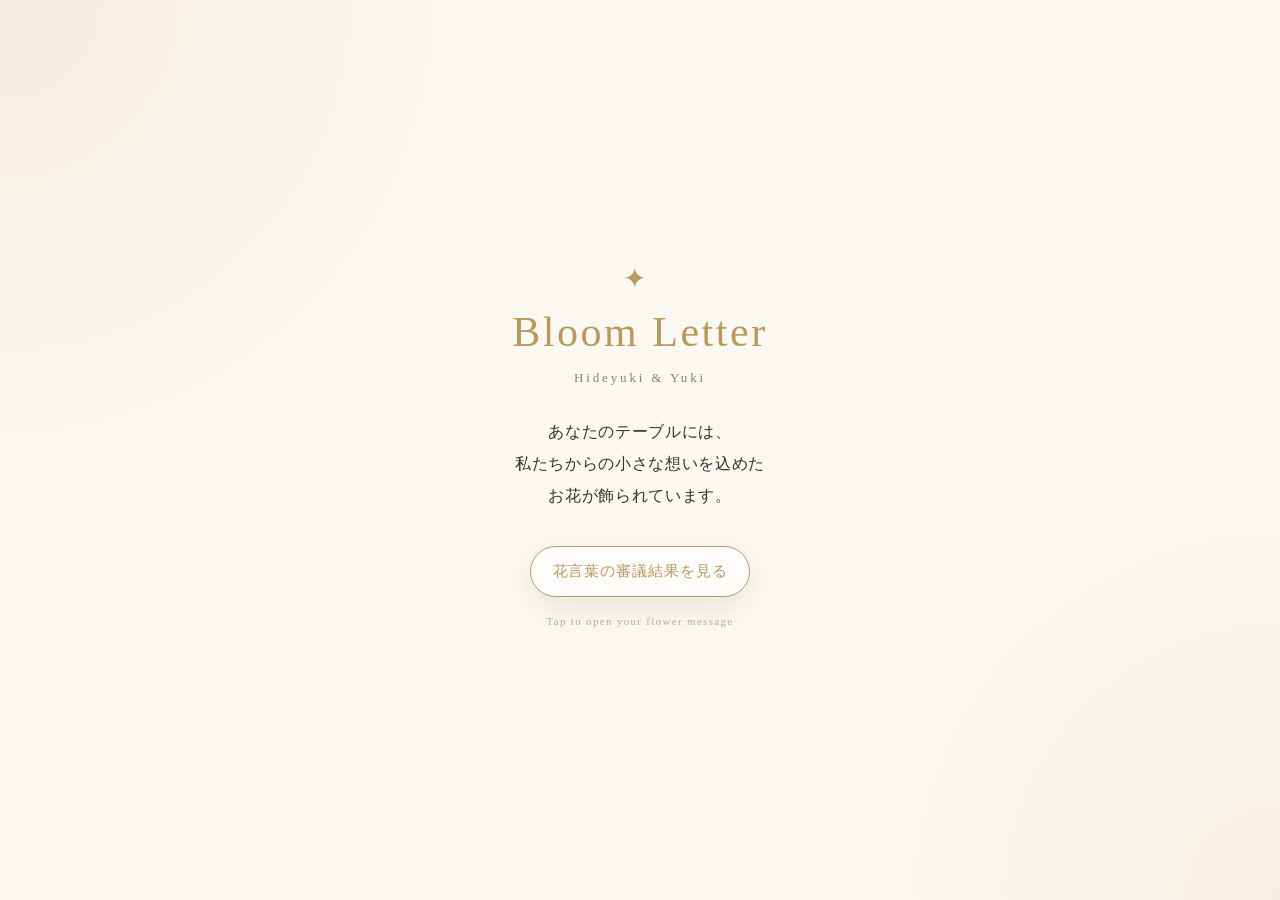
==== bloom-letter/index.html @ 8039840d "Add files via upload" ====
<!DOCTYPE html>
<html lang="ja">
<head>
  <meta charset="UTF-8" />
  <meta name="viewport" content="width=device-width, initial-scale=1.0" />
  <title>Bloom Letter</title>
  <link rel="stylesheet" href="style.css" />
</head>
<body>
  <main class="page">
    <section id="intro" class="intro">
      <div class="ornament">✦</div>
      <h1>Bloom Letter</h1>
      <p class="names">Hideyuki &amp; Yuki</p>
      <p class="lead">
        あなたのテーブルには、<br>
        私たちからの小さな想いを込めた<br>
        お花が飾られています。
      </p>
      <button id="openBtn" class="button">花言葉の審議結果を見る</button>
      <p class="hint">Tap to open your flower message</p>
    </section>

    <section id="result" class="result hidden">
      <div class="card-wrap">
        <img id="flowerImage" class="flower-image" src="" alt="Bloom Letter 花言葉カード" />
      </div>
      <p class="thanks">ご覧いただきありがとうございました。</p>
    </section>
  </main>

  <script src="script.js"></script>
</body>
</html>
---- bloom-letter/style.css ----
@charset "UTF-8";

:root {
  --bg: #fbf8f2;
  --gold: #b89a5e;
  --gold-light: #dac899;
  --text: #38322a;
  --soft: #8b8175;
  --white: #ffffff;
}

* {
  box-sizing: border-box;
}

html, body {
  margin: 0;
  min-height: 100%;
  font-family: "Hiragino Mincho ProN", "Yu Mincho", "YuMincho", "Noto Serif JP", serif;
  background:
    radial-gradient(circle at top left, rgba(218, 200, 153, 0.22), transparent 32%),
    radial-gradient(circle at bottom right, rgba(218, 200, 153, 0.18), transparent 28%),
    var(--bg);
  color: var(--text);
}

.page {
  width: 100%;
  min-height: 100vh;
  padding: 28px 18px;
  display: flex;
  align-items: center;
  justify-content: center;
}

.intro,
.result {
  width: min(92vw, 420px);
  text-align: center;
  animation: fadeUp 1.2s ease both;
}

.ornament {
  color: var(--gold);
  font-size: 28px;
  margin-bottom: 14px;
  letter-spacing: 12px;
}

h1 {
  margin: 0;
  font-size: 42px;
  line-height: 1.1;
  letter-spacing: 0.06em;
  color: var(--gold);
  font-weight: 500;
}

.names {
  margin: 14px 0 30px;
  font-size: 13px;
  letter-spacing: 0.22em;
  color: var(--soft);
  font-family: Georgia, "Times New Roman", serif;
}

.lead {
  margin: 0 auto 34px;
  font-size: 16px;
  line-height: 2;
  letter-spacing: 0.04em;
}

.button {
  appearance: none;
  border: 1px solid var(--gold);
  background: rgba(255, 255, 255, 0.64);
  color: var(--gold);
  padding: 15px 22px;
  border-radius: 999px;
  font-size: 15px;
  letter-spacing: 0.06em;
  font-family: inherit;
  box-shadow: 0 10px 28px rgba(121, 97, 49, 0.12);
  cursor: pointer;
  transition: transform 0.18s ease, background 0.18s ease, box-shadow 0.18s ease;
}

.button:active {
  transform: scale(0.97);
  background: rgba(255, 255, 255, 0.92);
  box-shadow: 0 5px 16px rgba(121, 97, 49, 0.10);
}

.hint {
  margin-top: 18px;
  font-size: 11px;
  letter-spacing: 0.12em;
  color: #b6aa9c;
  font-family: Georgia, "Times New Roman", serif;
}

.hidden {
  display: none;
}

.result.show {
  display: block;
  animation: fadeUp 1.1s ease both;
}

.card-wrap {
  width: 100%;
  padding: 10px;
  background: rgba(255, 255, 255, 0.56);
  border: 1px solid rgba(184, 154, 94, 0.28);
  border-radius: 24px;
  box-shadow: 0 16px 42px rgba(94, 73, 38, 0.13);
}

.flower-image {
  width: 100%;
  height: auto;
  display: block;
  border-radius: 18px;
}

.thanks {
  margin: 20px 0 0;
  color: var(--soft);
  font-size: 13px;
  letter-spacing: 0.08em;
}

.error {
  font-family: sans-serif;
  color: #8a2c2c;
  line-height: 1.8;
}

@keyframes fadeUp {
  from {
    opacity: 0;
    transform: translateY(18px);
  }
  to {
    opacity: 1;
    transform: translateY(0);
  }
}
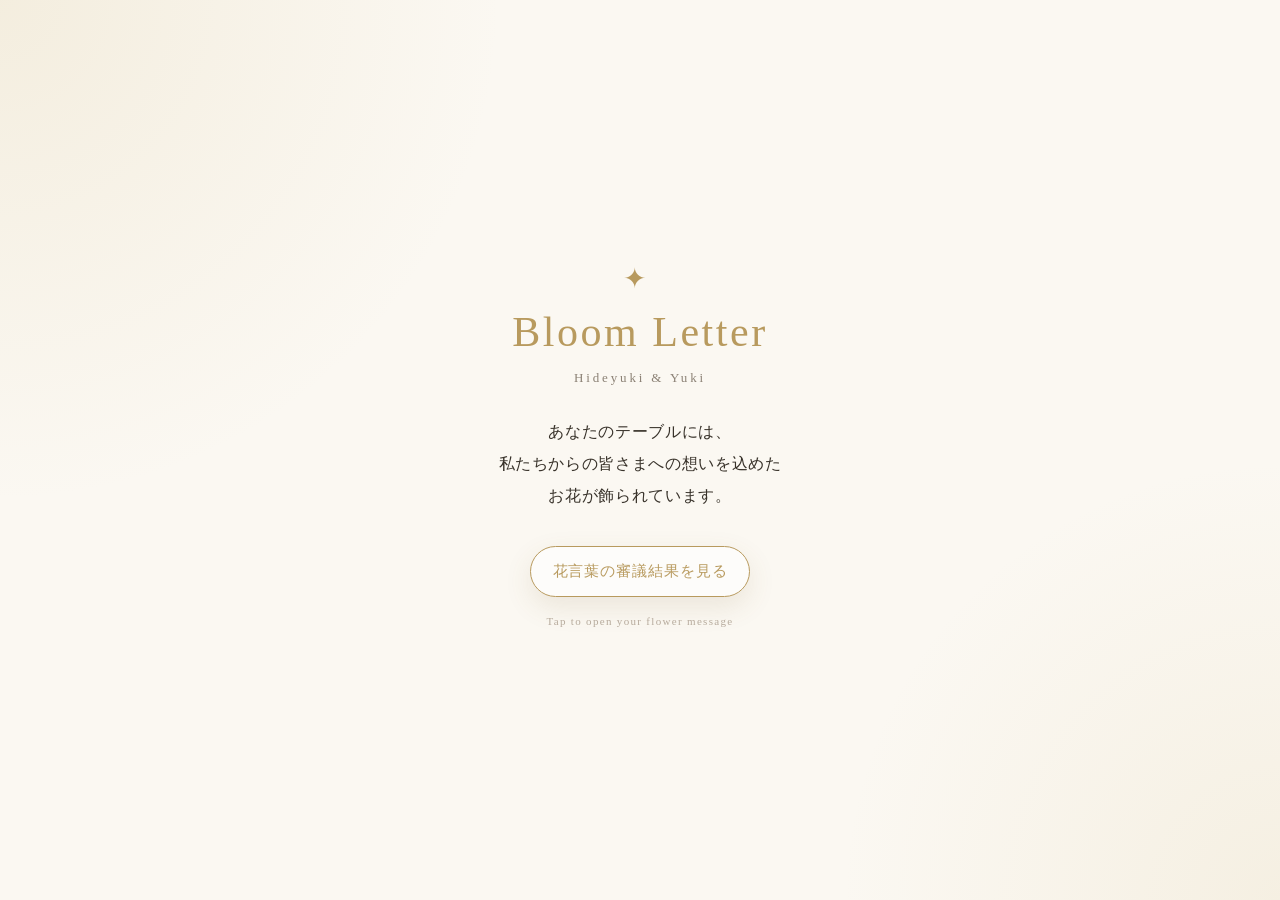
==== commit cf3c8139: "Update index.html" ====
--- a/bloom-letter/index.html
+++ b/bloom-letter/index.html
@@ -14,7 +14,7 @@
       <p class="names">Hideyuki &amp; Yuki</p>
       <p class="lead">
         あなたのテーブルには、<br>
-        私たちからの小さな想いを込めた<br>
+        私たちからの皆さまへの想いを込めた<br>
         お花が飾られています。
       </p>
       <button id="openBtn" class="button">花言葉の審議結果を見る</button>
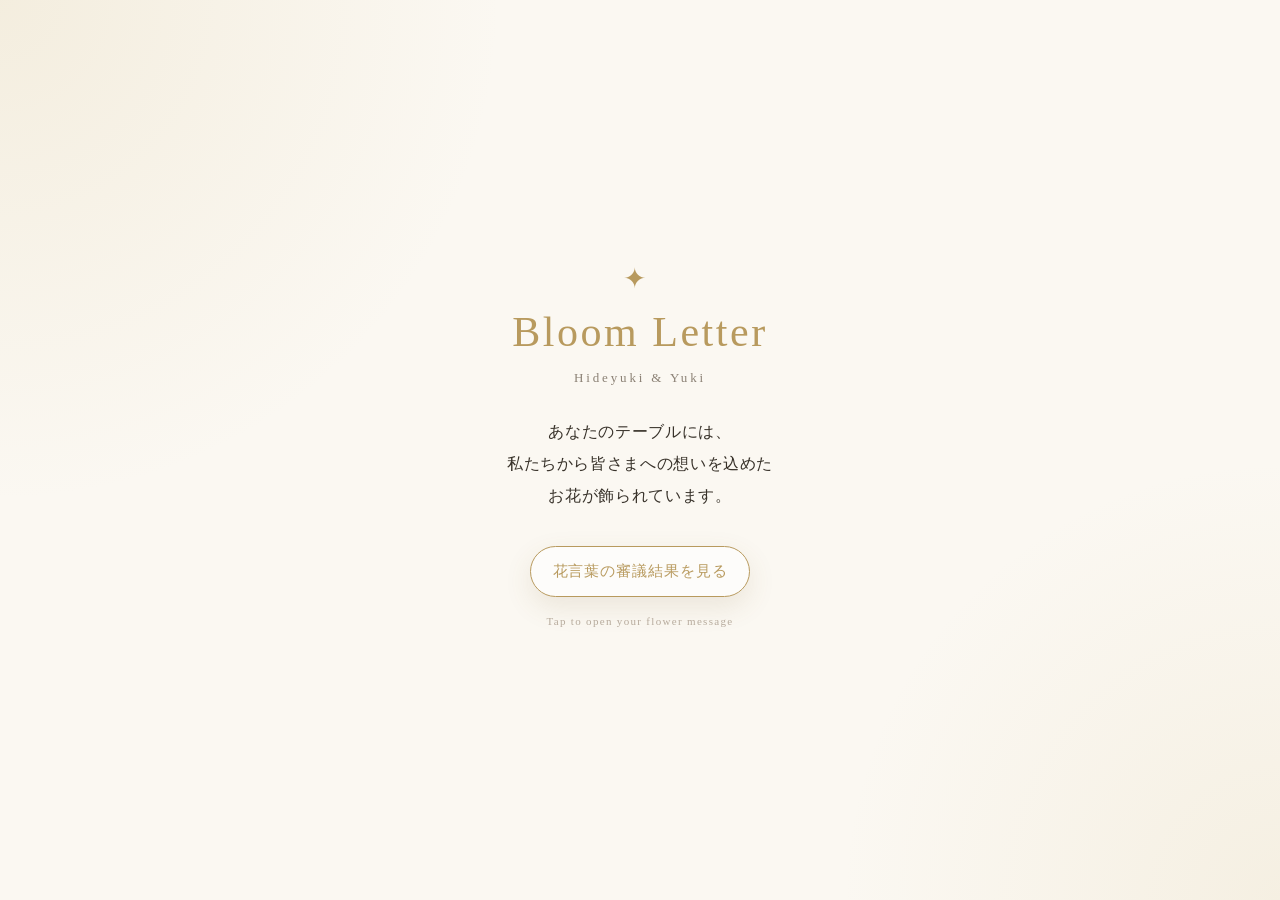
==== commit f085a9fe: "Update index.html" ====
--- a/bloom-letter/index.html
+++ b/bloom-letter/index.html
@@ -14,7 +14,7 @@
       <p class="names">Hideyuki &amp; Yuki</p>
       <p class="lead">
         あなたのテーブルには、<br>
-        私たちからの皆さまへの想いを込めた<br>
+        私たちから皆さまへの想いを込めた<br>
         お花が飾られています。
       </p>
       <button id="openBtn" class="button">花言葉の審議結果を見る</button>
